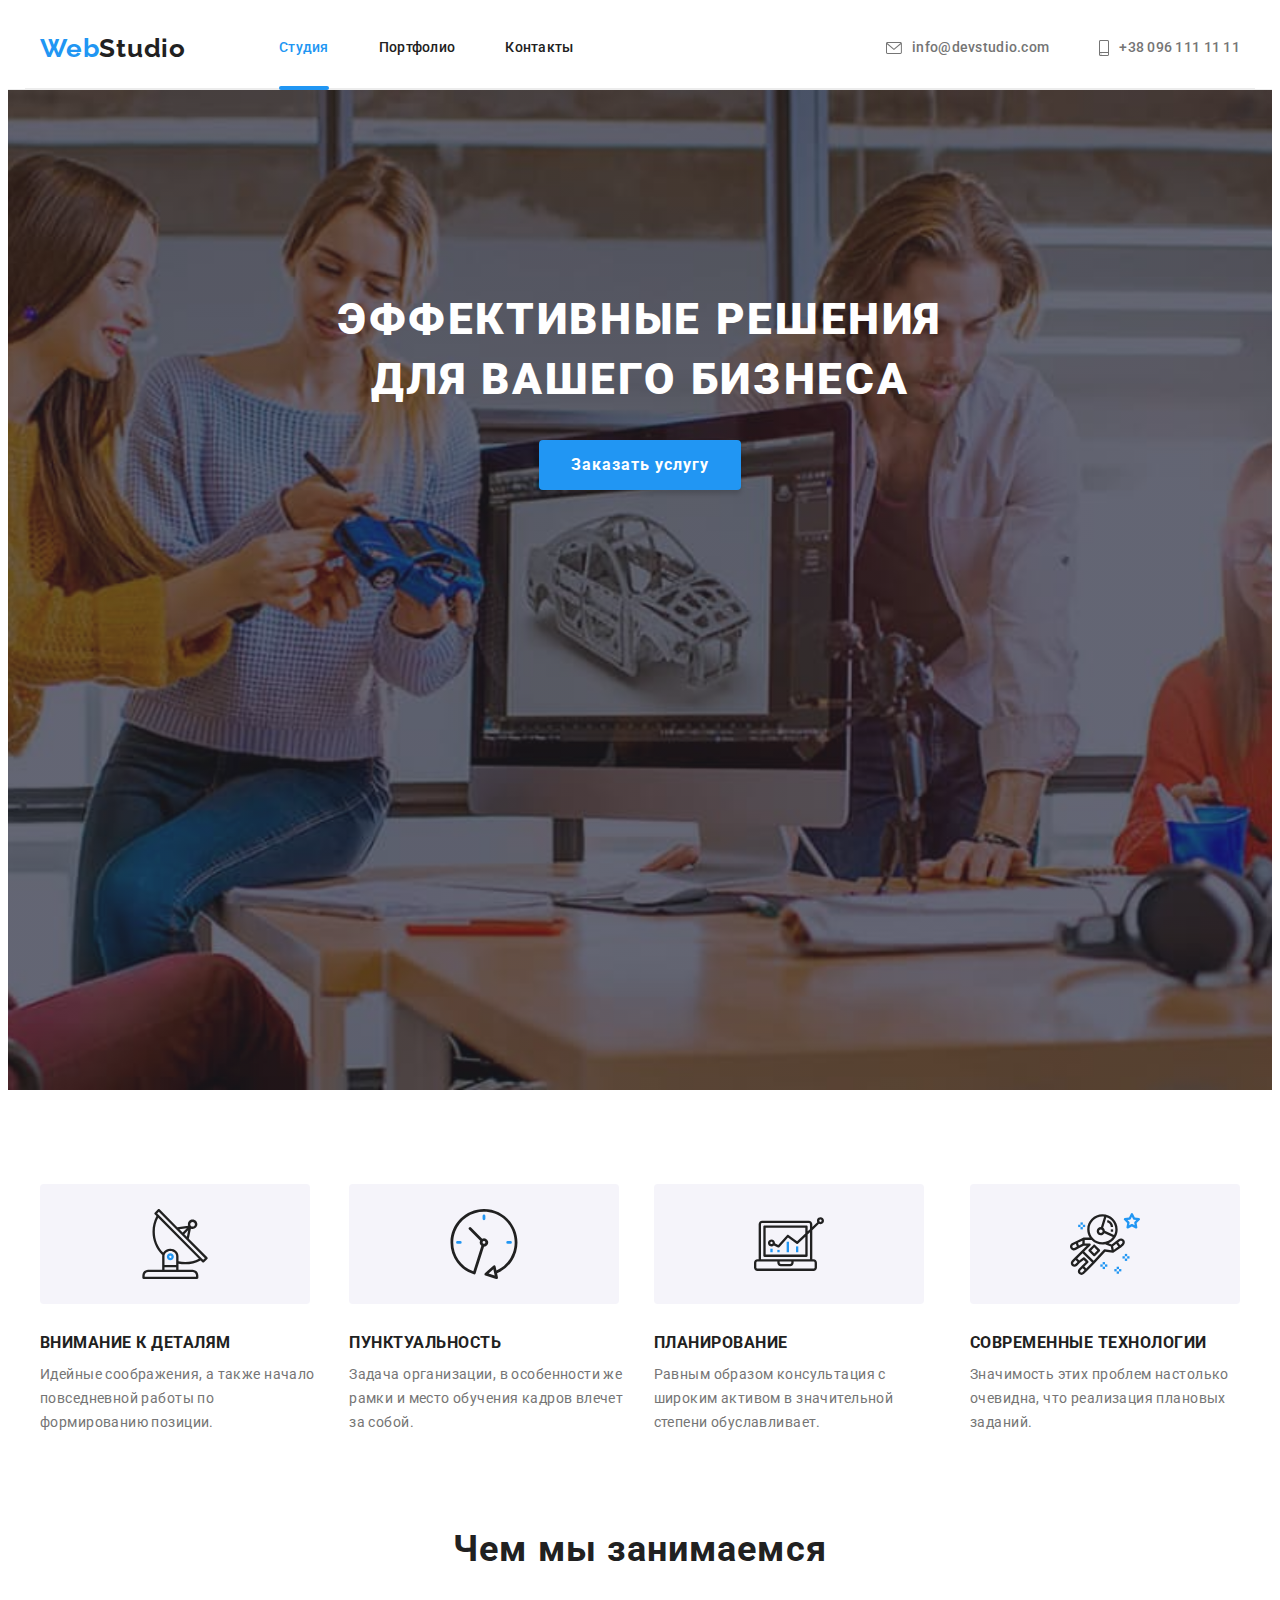
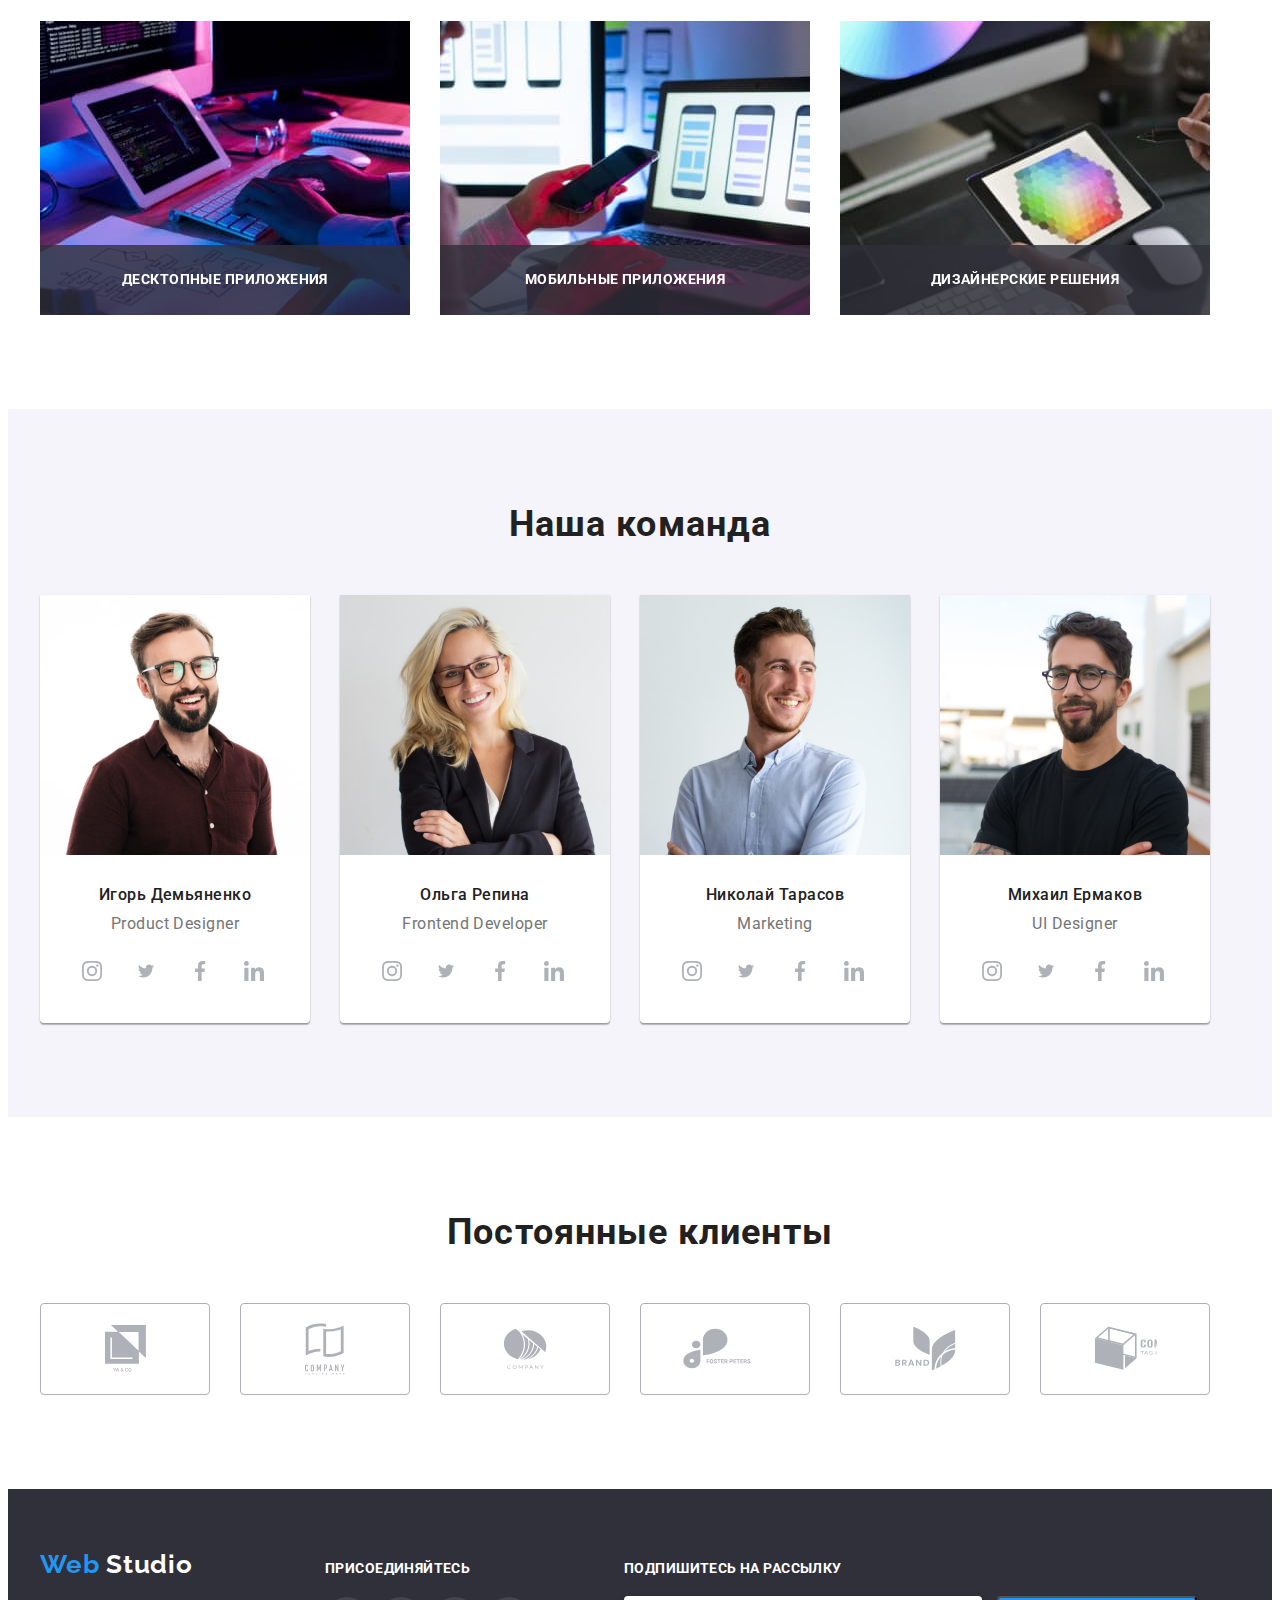
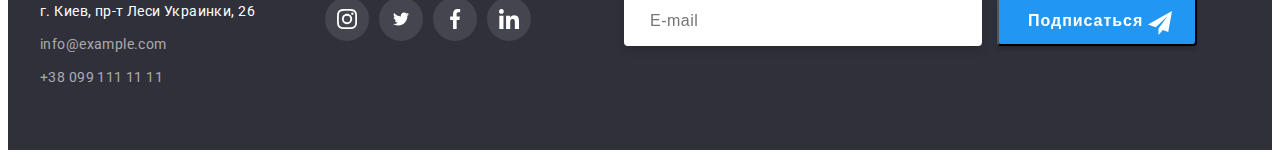
==== index.html @ 44b3c7b8 "добавляет файлі" ====
<!DOCTYPE html>
<html lang="ru">
<head>
    <meta charset="UTF-8">
    <meta http-equiv="X-UA-Compatible" content="IE=edge">
    <meta name="viewport" content="width=device-width, initial-scale=1.0">
    <title>Document</title>
    <link rel="stylesheet" href="https://cdnjs.cloudflare.com/ajax/libs/modern-normalize/1.1.0/modern-normalize.min.css" integrity="sha512-wpPYUAdjBVSE4KJnH1VR1HeZfpl1ub8YT/NKx4PuQ5NmX2tKuGu6U/JRp5y+Y8XG2tV+wKQpNHVUX03MfMFn9Q==" crossorigin="anonymous" referrerpolicy="no-referrer" />
    <link rel="preconnect" href="https://fonts.googleapis.com">
<link rel="preconnect" href="https://fonts.gstatic.com" crossorigin>
<link href="https://fonts.googleapis.com/css2?family=Raleway:wght@700&family=Roboto:wght@400;500;700;900&display=swap" rel="stylesheet">
<link href="./css/styles.css" rel="stylesheet"/>
</head>
<body>
    
    <header class="header">
        <div class="container header">
        <nav>
            <div class="header_nav">
            <a href="" class="logo">Web<span class="logo_style">Studio</span></a>
            <ul class="nav_list">
            <li class="nav_item"><a href="" class="nav_link current">Студия
                <svg class="hand_nav" width="13" height="16">
                    <use href="./image/icon2.svg#icon-hand1" width="13"></use></svg>
            </a></li>
            <li class="nav_item"><a href="./portfolio.html" class="nav_link">Портфолио</a> </li>
            <li class="nav_item"><a href="" class="nav_link">Контакты</a></li>
        </ul>
        </div>
      </nav>
        <ul class="contact_list">
            <li class="contact_item">
                <a href="mailto:info@devstudio.com" class="contact_link">
                    <svg class="hand_tel" width="13" height="16">
                        <use href="./image/icon2.svg#icon-hand1" width="13"></use></svg>
                    <svg width="16" height="12" class="icon_tel">
                        <use href="./image/icons.svg#icon-envelope" width="16" height="12"></use>
                    </svg> info@devstudio.com</a></li>
            <li class="contact_item">
                <a href="tel:+380961111111" class="contact_link">
                    <svg width="10" height="16" class="icon_tel">
                        <use href="./image/icons.svg#icon-smartphone" width="10" height="16"></use>
                    </svg> +38 096 111 11 11</a></li>
        </ul> 
    </div>
       </header>
    <main>
        <section class="section hero">
            <div class="container">
            <h1 class="title">Эффективные решения для вашего бизнеса</h1>
            <button type="button" class="button_title" data-modal-open>Заказать услугу</button>
        </div>
        <div class="backdrop is-hidden" data-modal>
            <div class="modal">
            <form class="form">
                <b class="survey">Оставьте свои данные, мы вам перезвоним</b>
                                
                <div class="form_survey">
                 <label  for="name" class="form_label">Имя
                    
                 </label>
                <input type="text" id="name" class="form_input"/>
                <svg class="hand1" width="13" height="16">
                    <use href="./image/icon2.svg#icon-hand1" width="13"></use>
                </svg>
                <svg  width="13" height="13" class="icon">
                    <use href="./image/icon2.svg#icon-person" width="13"  ></use>
                </svg>
                
            </div>
            <div class="form_survey">
                <label  for="tel" class="form_label">Телефон</label>
                <input type="tel" id="tel" name="tel" class="form_input"/>
                <svg  width="13" height="13" class="icon">
                    <use href="./image/icon2.svg#icon-phone" width="13"  ></use>
                </svg> </div>
                <div class="form_survey"><label for="password" class="form_label">Почта</label>
                <input type="password" id="password" maxlength="5" minlength="10" class="form_input"/>
                <svg  width="15" height="12" class="icon">
                    <use href="./image/icon2.svg#icon-email" width="15"  ></use>
                </svg>
            </div>
                <div class="form_survey"> <label for="comment" class="form_label">Комментарий</label>
                <textarea id="comment" class="comment" placeholder="Введите текст"></textarea></div>
                <label for="agreement" class="check_text">Соглашаюсь с рассылкой и принимаю <a href="" class="form_conditions"> Условия договора</a>
                </label>
                <input type="checkbox" id="agreement" class="check_form" required />
                <svg class="check_icon" width="16" height="15">
                    <use href="./image/icon2.svg#icon-Vector1" width="16" height="15"></use>
                </svg>
               <div> <button type="submit" class="button_form">Отправить
                <svg class="hand_button" width="13" height="16">
                    <use href="./image/icon2.svg#icon-hand1" width="13"></use>
                </svg>
               </button></div>
            
            </form>   
                <button type="button" class="button_close" data-modal-close> 
                    <svg class="close_icon" width="11" height="11">
                        <use href="./image/icon2.svg#icon-close4" width="11"></use>
                    </svg>              
                    <svg class="close_hand" width="13" height="16">
                        <use href="./image/icon2.svg#icon-hand1" width="13"></use>
                    </svg> 
                </button>

            </div>
        </div>
        </section>
        <section class="section peculiarities">
            <div class="container">
            <h2 hidden> Особенности</h2>
            <ul class="peculiarities_list">
                <li class="peculiarities_item" > <h3 class="peculiarities_subtitle antenna">Внимание к деталям</h3>
                    <p class="peculiarities_text">Идейные соображения, а также начало повседневной работы по формированию позиции.</p>
                </li>
                <li class="peculiarities_item"> <h3 class="peculiarities_subtitle clock">Пунктуальность</h3>
                    <p class="peculiarities_text">Задача организации, в особенности же рамки и место обучения кадров влечет за собой.</p>
                </li>
                <li class="peculiarities_item">
                    <h3 class="peculiarities_subtitle diagram">Планирование</h3>
                    <p class="peculiarities_text">Равным образом консультация с широким активом в значительной степени обуславливает.</p>
                </li>
                <li class="peculiarities_item">
                    <h3 class="peculiarities_subtitle astronaut">Современные технологии</h3>
                    <p class="peculiarities_text">Значимость этих проблем настолько очевидна, что реализация плановых заданий.</p>
                </li>
                </ul>
        </div>
        </section>
        <section class="section works">
            <div class="container">
            <h2 class="works_title">Чем мы занимаемся</h2>
            <ul class="works_list">
                <li class="works_item">
                    <img src="./image/box1.jpg" alt="компьютер" width="370" class="work_foto">
                <p class="works_text"> Десктопные приложения</p>
                </li>
                <li class="works_item">
                    <img src="./image/box2.jpg" alt="телефон" width="370" class="work_foto">
                <p class="works_text"> Мобильные приложения</p>
                </li>
                <li class="works_item">
                    <img src="./image/box3.jpg" alt="планшет" width="370" class="work_foto">
                <p class="works_text"> Дизайнерские решения</p>
                </li>
            </ul>
        </div>
        </section>
        <section class="section team">
            <div class="container">
            <h2 class="team_title">Наша команда</h2>
            <ul class="team_list">
                <li class="team_item">
                    <img src="./image/img(3).jpg" alt="фото Игорь Демьяненко" width="270" class="team_foto">
                    <div class="team_conteiner">
                    <h3 class="team_name">Игорь Демьяненко</h3>
                    <p lang="en" class="team_profession">Product Designer</p>
                    <ul class="social_list">
                        <li class="social_item">
                            <a href="" class="social_link">
                            <svg class="social_icon" width="20" height="20">
                                    <use href="./image/icons.svg#icon-instagram2" width="20" ></use>
                                </svg>
                                <svg class="hand_item" width="13" height="16">
                                    <use href="./image/icon2.svg#icon-hand1" width="13"></use>
                                </svg>
                            </a>
                        </li>
                        <li class="social_item">
                            <a href="" class="social_link">
                                <svg class="social_icon" width="20" height="16" >
                                    <use href="./image/icons.svg#icon-twitter1" width="20" ></use>
                                </svg>
                            </a>
                        </li>
                        <li class="social_item">
                            <a href="" class="social_link">
                                <svg class="social_icon" width="20" height="20">
                                    <use href="./image/icons.svg#icon-facebook1" width="20" height="20"></use>
                                </svg>
                            </a>
                        </li>
                        <li class="social_item">
                            <a href="" class="social_link">
                                <svg class="social_icon" width="20" height="20">
                                    <use href="./image/icons.svg#icon-linkedin1" width="20"></use>
                                </svg>
                            </a>
                        </li>
                    </ul>
                </div>
                </li>
                <li class="team_item">
                    <img src="./image/img(2).jpg" alt="фото Ольга Репина" width="270" class="team_foto">
                    <div class="team_conteiner">
                    <h3 class="team_name">Ольга Репина</h3>
                    <p lang="en" class="team_profession">Frontend Developer</p>
                    <ul class="social_list">
                        <li class="social_item">
                            <a href="" class="social_link">
                                <svg class="social_icon" width="20" height="20">
                                    <use href="./image/icons.svg#icon-instagram2" width="20" ></use>
                                </svg>
                            </a>
                        </li>
                        <li class="social_item">
                            <a href="" class="social_link">
                                <svg class="social_icon" width="20" height="16" >
                                    <use href="./image/icons.svg#icon-twitter1" width="20" ></use>
                                </svg>
                            </a>
                        </li>
                        <li class="social_item">
                            <a href="" class="social_link">
                                <svg class="social_icon" width="20" height="20">
                                    <use href="./image/icons.svg#icon-facebook1" width="20" height="20"></use>
                                </svg>
                            </a>
                        </li>
                        <li class="social_item">
                            <a href="" class="social_link">
                                <svg class="social_icon" width="20" height="20">
                                    <use href="./image/icons.svg#icon-linkedin1" width="20"></use>
                                </svg>
                            </a>
                        </li>
                    </ul>
                </div>
                </li>
                <li class="team_item">
                    <img src="./image/img(1).jpg" alt="фото Николай Тарасов" width="270" class="team_foto">
                    <div class="team_conteiner">
                    <h3 class="team_name">Николай Тарасов</h3>
                    <p lang="en" class="team_profession">Marketing</p>
                    <ul class="social_list">
                        <li class="social_item">
                            <a href="" class="social_link">
                                <svg class="social_icon" width="20" height="20">
                                    <use href="./image/icons.svg#icon-instagram2" width="20" ></use>
                                </svg>
                            </a>
                        </li>
                        <li class="social_item">
                            <a href="" class="social_link">
                                <svg class="social_icon" width="20" height="16" >
                                    <use href="./image/icons.svg#icon-twitter1" width="20" ></use>
                                </svg>
                            </a>
                        </li>
                        <li class="social_item">
                            <a href="" class="social_link">
                                <svg class="social_icon" width="20" height="20">
                                    <use href="./image/icons.svg#icon-facebook1" width="20" height="20"></use>
                                </svg>
                            </a>
                        </li>
                        <li class="social_item">
                            <a href="" class="social_link">
                                <svg class="social_icon" width="20" height="20">
                                    <use href="./image/icons.svg#icon-linkedin1" width="20"></use>
                                </svg>
                            </a>
                        </li>
                    </ul>
                </div>
                </li>
                <li class="team_item">
                    <img src="./image/img.jpg" alt="фото Михаил Ермаков" width="270" class="team_foto">
                    <div class="team_conteiner">
                    <h3 class="team_name">Михаил Ермаков</h3>
                    <p lang="en" class="team_profession">UI Designer</p>
                    <ul class="social_list">
                        <li class="social_item">
                            <a href="" class="social_link">
                                <svg class="social_icon" width="20" height="20">
                                    <use href="./image/icons.svg#icon-instagram2" width="20" ></use>
                                </svg>
                            </a>
                        </li>
                        <li class="social_item">
                            <a href="" class="social_link">
                                <svg class="social_icon" width="20" height="16" >
                                    <use href="./image/icons.svg#icon-twitter1" width="20" ></use>
                                </svg>
                            </a>
                        </li>
                        <li class="social_item">
                            <a href="" class="social_link">
                                <svg class="social_icon" width="20" height="20">
                                    <use href="./image/icons.svg#icon-facebook1" width="20" height="20"></use>
                                </svg>
                            </a>
                        </li>
                        <li class="social_item">
                            <a href="" class="social_link">
                                <svg class="social_icon" width="20" height="20">
                                    <use href="./image/icons.svg#icon-linkedin1" width="20"></use>
                                </svg>
                            </a>
                        </li>
                    </ul>
                </div>
                </li>
            </ul>
        </div>
        </section>
        <section class="section">
            <div class="container">
            <h2 class="clients_title">Постоянные клиенты</h2>
            <ul class="clents_list">
                <li class="client_item">
                    <a href="" class="client_link">
                        <svg class="client_icon" width="41" height="47">
                            <use href="./image/icons.svg#icon-group" ></use>
                        </svg>
                    </a>
                </li>
                <li class="client_item">
                    <a href="" class="client_link">
                        <svg class="client_icon" width="40" height="52">
                            <use href="./image/icons.svg#icon-group1" width="40" height="52" ></use>
                        </svg>
                    </a>
                </li>
                <li class="client_item">
                    <a href="" class="client_link">
                        <svg class="client_icon" width="44" height="41">
                            <use href="./image/icons.svg#icon-group2" width="44" height="41">
                            </use>
                        </svg>
                    </a>
                </li>
                <li class="client_item">
                    <a href="" class="client_link">
                        <svg class="hand_client" width="13" height="16">
                            <use href="./image/icon2.svg#icon-hand1" width="13"></use>
                        </svg>
                        <svg width="84" height="41">
                            <use href="./image/icons.svg#icon-group3" width="84" height="41">
                            </use>
                        </svg>
                    </a>
                </li>
                <li class="client_item">
                    <a href="" class="client_link">
                        <svg width="63" height="45">
                            <use href="./image/icons.svg#icon-group4" width="63" height="45">
                            </use>
                        </svg>
                    </a>
                </li>
                <li class="client_item">
                    <a href="" class="client_link">
                        <svg width="63" height="45">
                            <use href="./image/icons.svg#icon-group5" width="94" height="44">
                            </use>
                        </svg>
                    </a>
                </li>

            </ul>
        </div>
        </section>
    </main>
    <footer class="footer">
        <div class="container footer_style">
            <div>
        <a href="" class="logo_footer">Web<span class="logo_footer_style"> Studio</span></a>
        <address class="address">
        <ul class="address_list">
            <li class="address_item">
                <a href="" class="address_link">г. Киев, пр-т Леси Украинки, 26</a>
            </li>
            <li class="address_item">
                <a href="mailto:info@example.com" class="address_link info">info@example.com</a>
         </li>
         <li class="address_item">
           <a href="tel:+380991111111" class="address_link info"> +38 099 111 11 11</a>
         </li>
        </ul>
    </address>
    </div>
    <div class="social">
        <strong class="social_name">присоединяйтесь</strong>
        <ul class="social_list_footer">
            <li class="social_item">
                <a href="" class="social_link_footer">
                    <svg class="social_icon hover_icon" width="20" height="20">
                        <use href="./image/icons.svg#icon-instagram2" width="20"></use>
                    </svg>
                </a>
            </li>
            <li class="social_item">
                <a href="" class="social_link_footer">
                    <svg class="social_icon" width="20" height="16" >
                        <use href="./image/icons.svg#icon-twitter1" width="20"></use>
                    </svg>
                </a>
            </li>
            <li class="social_item">
                <a href="" class="social_link_footer">
                    <svg class="social_icon" width="20" height="20">
                        <use href="./image/icons.svg#icon-facebook1" width="20" height="20"></use>
                    </svg>
                </a>
            </li>
            <li class="social_item">
                <a href="" class="social_link_footer">
                    <svg class="social_icon" width="20" height="20">
                        <use href="./image/icons.svg#icon-linkedin1" width="20"></use>
                    </svg>
                </a>
            </li>
        </ul>
    </div>
    <div class="footer_form">
        <strong class="form_title">Подпишитесь на рассылку</strong> 
        <div class="footer_meaning">
        <input type="email" name="email" class="footer_input" placeholder="E-mail"/>
        <button type="submit" class="footer_button">Подписаться
         <svg class="button_icon_send" width="24" height="24">
             <use href="./image/icon2.svg#icon-icon_send" width="24"></use>
         </svg>
        </button>
        </div>
     </div>
</div>

    </footer>
    <script src="./JS/modal.js"></script>
</body>
</html>
---- css/styles.css ----
:root{
    --first-color: #757575;
    --second-color: #212121;
    --logo-color:#2196F3;
    --social-color: rgba(175, 177, 184, 1);
    --background-buttom:#188CE8;
    --address-color:#FFFFFF;
    --background-first: #E5E5E5;
    --background-second:#F5F4FA;
    --background-head:#FFFFFF;
    --background-footer: #2F303A;}

body{
font-family: 'Roboto', sans-serif;
font-size: 14px;
color: var(--first-color);
background: var(--background-head);
}
.container{
    width: 1200px;
    padding-left: 15px;
    padding-right: 15px;
    margin-right: auto;
    margin-left: auto;
    
    }
.header{
    display: flex;
    align-items: center;
    border-bottom: 1px solid #ECECEC;
    }
.header_nav{
display: flex;
align-items: center;
}
.logo {
color: var(--logo-color);
font-family: Raleway;
font-weight: bold;
font-size: 26px;
line-height: 1.19;
letter-spacing: 0.03em;
text-decoration: none;
margin-right: 93px;
display: inline-block;
padding-top: 24px;
padding-bottom: 24px;
}
.logo_style {
    color: var(--second-color);
}
.nav_list{
list-style-type: none;
margin: 0;
padding-left: 0;
display: flex;
}
.nav_item{
margin-right: 50px;
}
.nav_item:last-child{
margin-right: 0;
}
.nav_link{
display: block;
text-decoration: none;
font-weight: 500;
line-height: 1.14;
letter-spacing: 0.02em;
color: var(--second-color);
list-style-type: none; 
padding-top: 32px; 
padding-bottom: 32px;
position: relative;

transition-property:  color;
transition-duration: 250ms;
transition-timing-function: cubic-bezier(0.4, 0, 0.2, 1);
}
.hand_nav{
position: absolute;
bottom: 18px;
left: 35px;
fill: var(--second-color);
opacity: 0;

transition-property: opacity;
transition-duration: 250ms;
transition-timing-function: cubic-bezier(0.4, 0, 0.2, 1)
}
.nav_link:hover .hand_nav,
.nav_link:focus .hand_nav{
opacity: 1;

}
.current{
    color: var(--logo-color);
    position: relative;
}
.current::after{
content: "";
display: block;
background-color: currentColor;
background-image: url(../image/hover.svg);
width: 100%;
height: 4px;
border-radius: 2px;
padding-bottom: 0;
position: absolute;
left: 0;
bottom: -2px;
}

.nav_link:hover, .nav_link:focus,
.nav_link:active,
.contact_link:hover, .contact_link:focus
 {
    color: var(--logo-color);
 }
 

.icon_tel{
    margin-right: 10px;
    fill: currentColor;
    ;
}

.contact_list {
list-style-type: none;
padding-left: 0;
margin: 0;
display: flex;
margin-left: auto;
align-items: center;
}
.contact_item{
    margin-left: 50px;
    
}
.contact_item:first-child{
    margin-left: 0;
}
.contact_link{
    display: flex;
    font-weight: 500;
    line-height: 1.14;
    letter-spacing: 0.02em;
    color: var(--first-color);
    text-decoration: none;
    align-items: center; 
    padding-top: 32px;
    padding-bottom: 32px;
    position: relative;

transition-property:  color;
transition-duration: 250ms;
transition-timing-function: cubic-bezier(0.4, 0, 0.2, 1)
    }
    .hand_tel{
    position: absolute;
    top: 50px;
    left: 50px;
    opacity: 0;
    fill: var(--second-color);
    }
    .contact_link:hover .hand_tel,
    .contact_link:focus .hand_tel{
        opacity: 1;
    }
  
.section{
margin-top: 0;
margin-bottom: 0;
padding-top: 94px;
padding-bottom: 94px;
}
.hero{
    background: #2F303A;
    text-align: center;
    height: 600px;
    max-width: 1600px;
    display: block;
    background-image: linear-gradient(rgba(47, 48, 58, 0.4) ,rgba(47, 48, 58, 0.4)),
    url(../image/hero.jpg);
    margin-left: auto;
    margin-right: auto;
    padding-top: 200px;
    padding-bottom: 200px;
    background-size: cover;
    background-position: center;

}
.title {
color: var(--address-color);
font-weight: 900;
font-size: 44px;
line-height: 1.36;
letter-spacing: 0.06em;
text-transform: uppercase;
width: 696px;
margin-left: auto;
margin-right: auto;
margin-bottom: 30px;
margin-top: 0;
}
.button_title {
background-color: var(--logo-color);
color: var(--address-color);
font-family: inherit;
font-weight: 700;
font-size: 16px;
line-height: 1.88;
letter-spacing: 0.06em;
border: 0;
padding: 10px 32px;
box-shadow: 0px 4px 4px rgba(0, 0, 0, 0.15);
border-radius: 4px;

transition-property: background-color, color;
transition-duration: 250ms;
transition-timing-function: cubic-bezier(0.4, 0, 0.2, 1);
}
.button_title:hover, .button_title:focus,
.button_title:active{
    background-color: var(--background-buttom);
    color: var(--address-color);
    cursor: pointer;
}
.backdrop {
    position: fixed;
    top: 0;
    left: 0;
    width: 100%;
    height: 100%;
    opacity: 1;
    background-color: rgba(0, 0, 0, 0.2); 
    transition: opacity 250ms cubic-bezier(0.4, 0, 0.2, 1) ;
    }
    .backdrop.is-hidden{
    opacity: 0;
    pointer-events: none;
    }
    .modal{
    height: 581px;
    width: 528px;
    background-color: var(--background-head);
    box-shadow: 0px 1px 3px rgba(0, 0, 0, 0.12), 0px 1px 1px rgba(0, 0, 0, 0.14), 0px 2px 1px rgba(0, 0, 0, 0.2);
    border-radius: 4px;
    position: absolute;
    top: 50%;
    left: 50%;
    transform: translate(-50%, -50%) scale(1);
    align-items: flex-start;
    display: block;
    justify-content: flex-end;
    }
    .backdrop.is-hidden .modal{
        transform: scale(0.5) translate(-50%, -50%)
    }
    .button_close{
    display: flex;
    flex-direction: column;
    align-items: center;
    justify-content: center;
    width: 30px;
    height: 30px;
    position: absolute;
    top: 0;
    right: 0;
    background: var(--address-color);
    border: 1px solid rgba(0, 0, 0, 0.1);
    border-radius: 50%;
    box-sizing: border-box;
    
    }
    .close_icon{
    position: absolute;
    transition-property: fill;
    transition-duration: 250ms;
    transition-timing-function: cubic-bezier(0.4, 0, 0.2, 1)
    }
    .close_icon:hover,
    .close_icon:focus {
    fill: #2196F3;
        }
    .close_hand{
    position: absolute;
    transform: translateY(100%);
    opacity: 0;
    fill: var(--second-color);
    transition-property: opacity;
    transition-duration: 250ms;
    transition-timing-function: cubic-bezier(0.4, 0, 0.2, 1)
}
    .button_close:hover .close_hand,
    .button_close:focus .close_hand{
        opacity: 1;
    }
    .form{
 margin: 40px;

    }
    .survey{
    display: block;
    font-weight: bold;
    font-size: 20px;
    line-height: 1.15;
    text-align: center;
    letter-spacing: 0.03em;
    color: var(--second-color); 
    margin-top: 40px;  
    margin-bottom: 12px;  
    }
    .form_survey{
    display: block;
    text-align: start;
    position: relative;
    margin-bottom: 10px;
    transition-property: fill, border;
    transition-duration: 250ms;
    transition-timing-function: cubic-bezier(0.4, 0, 0.2, 1)
    }
    .form_survey:focus-within>.icon{
        fill: var(--logo-color);
    }
    .form_survey:focus-within>.form_name{
        border: 1px solid var(--logo-color);   
    }
    .hand1{
    position: absolute;
    top: 50px;
    left: 30px;
    opacity: 0;
    fill: var(--second-color);
    }
    .form_survey:focus-within> .hand1
     {
        opacity: 1;
    }
    .icon{
    fill: #212121;
    position: absolute;
    bottom: 0;
    left: 0;
    transform: translate(15px, -14px);
    }
     .comment{
    width: 100%;
    height: 120px;
    padding: 12px 16px;
    border: 1px solid rgba(33, 33, 33, 0.2);
    box-sizing: border-box;
    border-radius: 4px;
    margin-bottom: 20px;
     } 
     .comment:placeholder{
        font-weight: normal;
        font-size: 12px;
        line-height: 1.17;
        letter-spacing: 0.01em;
        color: #757575;  
     }  
    .form_input{
    display: block;
    width: 100%;
    height: 40px;
    padding-left: 35px; 
    border: 1px solid rgba(33, 33, 33, 0.2);
    box-sizing: border-box;
    border-radius: 4px;  
    }
    .form_lable{
    font-weight: normal;
    font-size: 12px;
    line-height: 1.17;
    letter-spacing: 0.01em;
    color: #757575;
    }
   .check_form{
       appearance: none;
          }
    .check_text{
    position: relative; 
    display: block;
    font-size: 14px;
    line-height: 1.71;
    letter-spacing: 0.01em;
    color: #757575;
}
.form_conditions{
    font-size: 14px;
    line-height: 1.71;
    letter-spacing: 0.01em;
    color: var(--logo-color);   
}
   .check_icon{
    display: block;
    width: 16px;
    height: 15px;
    fill:#212121 ;
    position: absolute;
    top: 445px;
    left: 45px;
    border-radius: 2px;
    transition-property: border-color, background-image;
    transition-duration: 250ms;
    transition-timing-function: cubic-bezier(0.4, 0, 0.2, 1)
    
   }
   .check_form:checked + .check_icon{
    content: "";
    display: block;
    background-image: url(../image/icon_check.svg);
    width: 16px;
    height: 15px;
    position: absolute;
    top: 445px;
    left: 45px;
    background-size: contain;
    background-origin: border-box;
    border-color: #2196F3;
    border-radius: 2px;
   }
   .button_form{
    width: 200px;
    height: 50px;
    margin-left: auto;
    margin-right: auto;
    background: #2196F3;
    box-shadow: 0px 4px 4px rgba(0, 0, 0, 0.15);
    border-radius: 4px;
    color: var(--address-color);
    font-weight: bold;
    font-size: 16px;
    line-height: 1.87;
    align-items: center;
    text-align: center;
    letter-spacing: 0.06em;
    position: relative;
    transition-property: background-color;
    transition-duration: 250ms;
    transition-timing-function: cubic-bezier(0.4, 0, 0.2, 1)
   }
   .hand_button{
position: absolute;
top: 45px;
opacity: 0;
fill: var(--second-color);
transition-property: opacity;
transition-duration: 250ms;
transition-timing-function: cubic-bezier(0.4, 0, 0.2, 1)


   }
   .button_form:hover,
   .button_form:focus,
   .button_form:active{
    background-color: #188CE8;
   }
   .button_form:hover .hand_button,
   .button_form:focus .hand_button,
   .button_form:active .hand_button{
       opacity: 1;
   }
    
.peculiarities{
padding-bottom: 47px;
}
.peculiarities_list {
list-style-type: none;
padding-left: 0;
margin-top: 0;
margin-bottom: 0;
display: flex;
}
.peculiarities_item{
    margin-right: 30px;
    justify-content: space-between;
}
.peculiarities_item:last-child{
    margin-right: 0;
}
.peculiarities_subtitle::before{
    content: "";
    display: block;
    width: 270px;
    height: 120px;
    background: var(--background-second);
border-radius: 4px;  
margin-bottom: 30px;
background-repeat: no-repeat;
background-position: center;

}
.antenna::before{
    background-image: url(../image/antenna1.svg);
}
.clock::before{
    background-image: url(../image/clock.svg);
}
.diagram::before{
    background-image: url(../image/diagram1.svg);
}
.astronaut::before{
    background-image: url(../image/astronaut1.svg);
}
.peculiarities_subtitle {
font-weight: 700;
line-height: 1.14;
letter-spacing: 0.03em;
text-transform: uppercase;
color: var(--second-color);
margin-top: 0;
margin-bottom: 10px;
}
.peculiarities_text {
line-height: 1.71;
letter-spacing: 0.03em;
margin-top: 0;
margin-bottom: 0;
}
.works{
padding-top: 47px;
}
.works_title, .team_title, .clients_title {
font-weight: 700;
font-size: 36px;
line-height: 1.17;
letter-spacing: 0.03em;
color: var(--second-color);
text-align: center;
margin-top: 0;
margin-bottom: 50px;
}
.works_list, .team_list, .clents_list{
    list-style-type: none;
    padding-left: 0;
    margin-top: 0;
    margin-bottom: 0;
    display: flex;
 }
 .work_foto{
    display: block;
    max-width: 100%;
    height: auto; 
    
 }
.works_item{
    margin-right: 30px; 
    position: relative;  
}
.works_item:last-child{
    margin-right: 0;
}
.works_text{
display: flex;
width: 100%;
height: 70px;
margin: 0;
background-color: rgba(47, 48, 58, 0.8);
font-size: 14px;
line-height: 1.14;
font-weight: bold;
letter-spacing: 0.03em;
text-transform: uppercase;
color: var(--address-color);
position: absolute;
left: 0;
bottom: 0;
justify-content: center;
align-items: center;
}
.team{
    background-color: var(--background-second);
}
.team_foto{
    display: block;
    max-width: 100%;
    height: auto;
}
.team_conteiner{
padding: 30px;
}
.team_name{
font-weight: 500;
font-size: 16px;
line-height: 1.19;
letter-spacing: 0.03em;
color: var(--second-color);
text-align: center;
margin-bottom: 10px;
margin-top: 0;
}
.team_item{
width: 270px;
background-color: var(--background-head);
margin-right: 30px;
box-shadow: 0px 1px 3px rgba(0, 0, 0, 0.12), 0px 1px 1px rgba(0, 0, 0, 0.14), 0px 2px 1px rgba(0, 0, 0, 0.2);
border-radius: 0px 0px 4px 4px;
}
.team_item:last-child{
    margin-right: 0;
}
.team_profession {
font-size: 16px;
line-height: 1.19;
letter-spacing: 0.03em;
text-align: center;
margin-top: 0;
margin-bottom: 0;
}
.client_item{
    width: 170px;
    height: 92px;
    border: 1px solid #AFB1B8;
    box-sizing: border-box;
    border-radius: 4px;
    margin-right: 30px;

    transition-property: border;
    transition-duration: 250ms;
    transition-timing-function: cubic-bezier(0.4, 0, 0.2, 1);
    }
.client_item:hover,
.client_item:focus{
    border: 1px solid var(--logo-color);
}
.client_link{
    fill: var(--social-color);
    position: relative;
    transition-property: color, border;
    transition-duration: 250ms;
    transition-timing-function: cubic-bezier(0.4, 0, 0.2, 1);
}
.client_link:hover, .client_link:focus{
    fill: var(--logo-color);
    
}
.hand_client{
position: absolute;
bottom: 0;
right: 50px;
fill: var(--second-color);
opacity: 0;
transition-property: opacity;
transition-duration: 250ms;
transition-timing-function: cubic-bezier(0.4, 0, 0.2, 1)
}
.client_link:hover .hand_client,
.client_link:focus .hand_client{
    opacity: 1;
}

.social_list{
list-style-type: none;
display: flex;
padding-left: 0;
align-items: center;
margin-top: 16px;

}
.social_item{
width: 44px;
height: 44px;
margin-right: 10px;
}
.social_item:last-child{
    margin-right: 0;
}
.social_link:hover, .social_link:focus, .social_link:active {

background-color:var(--logo-color);
border-radius: 50%;
fill: var(--address-color);  

}
.social_link{
display: flex;
flex-direction: column;
align-items: center;
justify-content: center;
width: 44px;
height: 44px;
fill: var(--social-color);
position: relative;

transition-property: background-color, color;
transition-duration: 250ms;
transition-timing-function: cubic-bezier(0.4, 0, 0.2, 1);
}

.hand_item{
position: absolute;
bottom: -5px;
right: 0;
fill: var(--second-color);
opacity: 0;
transition-property: opacity;
transition-duration: 250ms;
transition-timing-function: cubic-bezier(0.4, 0, 0.2, 1)
}
.social_link:hover .hand_item,
.social_link:focus .hand_item{
opacity: 1;
}
.client_link{
display: flex;
flex-direction: column;
align-items: center;
justify-content: center;
height: 100%;


}
.footer {
    background-color: var(--background-footer);
    padding-top: 60px;
    padding-bottom: 60px;
   }
   .footer_style{
    display: flex;
    align-items: baseline;
   }
.logo_footer{
font-family: Raleway;
font-weight: bold;
font-size: 26px;
line-height: 1.19;
letter-spacing: 0.03em;
color: var(--logo-color);
text-decoration: none;
background-color: var(--background-footer);
}
.logo_footer_style{
    color: var(--address-color);
}
.address{
    margin-top: 20px;

}
.address_list{
    padding: 0;
    margin-top: 0;
    margin-bottom: 0;
}
.address_item{
list-style-type: none;
margin-bottom: 9px;
}
.address_item:last-child{
    margin-bottom: 0;
}
.address_link{
text-decoration: none;
font-style: normal;
line-height: 1.71;
letter-spacing: 0.03em;
color: var(--address-color);
background-color: var(--background-footer);
transition-property: color;
transition-duration: 250ms;
transition-timing-function: cubic-bezier(0.4, 0, 0.2, 1);

}
.info{
    color: rgba(255, 255, 255, 0.6);
}
.address_link:hover,
.address_link:focus{
    color: var(--logo-color);
}
.social{
    margin-left: 70px;

}
.social_name{
font-size: 14px;
line-height: 1.14;
letter-spacing: 0.03em;
text-transform: uppercase;
color: #FFFFFF;
margin-top: 0;
}
.social_list_footer{
    list-style-type: none;
    display: flex;
    padding-left: 0;
    align-items: center;
    margin-top: 20px;
    margin-bottom: 0;
}
.social_link_footer{
    display: flex;
    flex-direction: column;
    align-items: center;
    justify-content: center;
    width: 44px;
    height: 44px;
    fill:var(--address-color);
    background-color: rgba(255, 255, 255, 0.1);
    border-radius: 50%;
    transition-property: background-color;
    transition-duration: 250ms;
    transition-timing-function: cubic-bezier(0.4, 0, 0.2, 1)
}
.social_link_footer:hover, .social_link_footer:focus, .social_link_footer:active{
    background-color: var(--logo-color);
}
.footer_form{
    margin: 0;
    margin-left: 93px;
}
.form_title{
    font-weight: bold;
    font-size: 14px;
    line-height: 1.14px;
    letter-spacing: 0.03em;
    text-transform: uppercase;
    color: var(--address-color);
}
.footer_meaning{
margin: 0;
margin-top: 20px;
}
.footer_input{
width: 358px;
height: 50px;
border: 1px solid rgba(255, 255, 255, 0.3);
box-sizing: border-box;
filter: drop-shadow(0px 4px 4px rgba(0, 0, 0, 0.15));
border-radius: 4px;
margin-right: 12px;
}
.footer_input::placeholder{
font-size: 16px;
line-height: 1.25;
letter-spacing: 0.03em;
padding-left: 23px;
}
.footer_button{
width: 200px;
height: 50px;
background-color: var(--logo-color);
box-shadow: 0px 4px 4px rgba(0, 0, 0, 0.15);
border-radius: 4px;
font-weight: bold;
font-size: 16px;
line-height: 1.87;
text-align: start;
padding-left: 29px;
letter-spacing: 0.06em;
color: var(--address-color);
position: relative;
}
.button_icon_send{
position: absolute; 
right: 23px;
top: 13px;
}


/*Portfolio*/
.portfolio{
    border-bottom: 1px solid #ECECEC;
}
.filter_list{
list-style-type: none;
display: flex;
justify-content: center;
padding: 0;
margin-top: 0;
margin-bottom: 50px;
}
.filter_item{
    margin-right: 8px;
}
.filter_item:last-child{
    margin-right: 0;
}
.filter_button{
font-weight: 500;
font-size: 16px;
line-height: 1.62;
font-family: inherit;
text-align: center;
padding: 6px 22px;
letter-spacing: 0.03em;
color:var(--second-color);
background-color: var(--background-second);
border: var(--background-second);
border-radius: 4px;
position: relative;

transition-property: background-color, color, box-shadow;
transition-duration: 250ms;
transition-timing-function: cubic-bezier(0.4, 0, 0.2, 1);
}
.filter_button:hover, 
.filter_button:focus{
color: var(--address-color);
background-color: var(--logo-color);
cursor: pointer;
box-shadow: 0px 3px 1px rgba(0, 0, 0, 0.1), 0px 1px 2px rgba(0, 0, 0, 0.08), 0px 2px 2px rgba(0, 0, 0, 0.12);
border-radius: 4px;

}
.hand_all{
position: absolute;
bottom: -15px;
fill: var(--second-color);
opacity: 0;
transition-property: opacity;
transition-duration: 250ms;
transition-timing-function: cubic-bezier(0.4, 0, 0.2, 1);
}
.filter_button:hover .hand_all,
.filter_button:focus .hand_all{
    opacity: 1;
}
.all {
    background-color: var(--logo-color);
    color: var(--address-color);
}
.project_list{
    list-style-type: none;
    display: flex;
    flex-wrap: wrap;
    padding: 0;
    margin-top: 0;
    margin-bottom: 0;
    }
   .project_item{
        margin-right: 30px;
        margin-bottom: 30px;
        transition-property: box-shadow;
        transition-duration: 250ms;
        transition-timing-function: cubic-bezier(0.4, 0, 0.2, 1);      
    }
    .project_item:nth-child(3n)
    {
        margin-right: 0;
    }
    .project_item:nth-last-child(-n+3){
        margin-bottom: 0;
    }
    .project_link{
        display: block;
        text-decoration: none;
        box-sizing: border-box;
        transition-property: box-shadow, opacity;
        transition-duration: 250ms;
        transition-timing-function: cubic-bezier(0.4, 0, 0.2, 1); 
        position: relative;    
    }
    .hand_project{
    position: absolute;
    fill: var(--second-color);
    bottom: 50px;
    right: 120px;
    opacity: 0;
    transition-property: opacity;
    transition-duration: 250ms;
    transition-timing-function: cubic-bezier(0.4, 0, 0.2, 1);
    }
    .project_link:hover .hand_project,
    .project_link:focus .hand_project{
        opacity: 1;
    }
    .project_item:hover, .project_item:focus{
    box-shadow: 0px 1px 1px rgba(0, 0, 0, 0.12), 0px 4px 4px rgba(0, 0, 0, 0.06), 1px 4px 6px rgba(0, 0, 0, 0.16);
    }
    
    .project_image{
        display: block;
        max-width: 100%;
        height: auto;
        overflow: hidden;         
    }
   .project_container {
    box-sizing: border-box;
    padding: 20px;
    border: 1px solid #EEEEEE;
    border-top: 0;
    }
   .project_subtitle{
    font-weight: 700;
    font-size: 18px;
    line-height: 2;
    letter-spacing: 0.05em;
    color: var(--second-color);
    margin-top: 0px;
    margin-bottom: 0;
    }
   .project_text{
    font-size: 16px;
    line-height: 1.87;
    letter-spacing: 0.03em;
    color: var(--first-color);
    margin-top: 4px;
    margin-bottom: 0px;
    }
    .project_position{
        overflow: hidden;
        display: block;
        width: 370px;
        height: 294px;
        position: relative;
        transition-property: opacity, transform;
        transition-duration: 250ms;
        transition-timing-function: cubic-bezier(0.4, 0, 0.2, 1);
    }
    .project_hover{
        display: block;
        width: 322px;
        height: 168px;
        margin-top: 0;
        margin-bottom: 0;
        font-size: 18px;
        line-height: 1.56;
        letter-spacing: 0.03em;
        color: var(--address-color);
        position: absolute;
        top: 50%;
        left: 50%;
        transform: translate(-50%, -50%) translateY(100%);
        opacity: 0;
        transition-property: opacity;       
        transition-duration: 250ms;
        transition-timing-function: cubic-bezier(0.4, 0, 0.2, 1);
        }
    .project_position:hover .project_hover, 
    .project_position:focus .project_hover,
    .project_position:active .project_hover{
        opacity: 1;
        transform: translateY(0) translate(-50%, -50%);
    }
    .project_link:hover .project_hover, 
    .project_link:focus .project_hover,
    .project_link:active .project_hover{
     opacity: 1;
     transform: translateY(0) translate(-50%, -50%);
    }
    .project_position::before{
        content: "";
        display: inline-block;
        width: 100%;
        height: 100%;
        background-color:rgba(33, 150, 243, 0.9) ;
        position: absolute;
        top: 0;
        left: 0;
        opacity: 0;
        transform: translateY(100%);
        transition-property: opacity;
        transition-duration: 250ms;
        transition-timing-function: cubic-bezier(0.4, 0, 0.2, 1);
    }
    .project_position:hover::before, 
    .project_position:focus::before,
    .project_position:active::before{
    opacity: 1;
    transform: translateY(0);
    }

    .project_link:hover ::before, 
    .project_link:focus ::before,
    .project_link:active ::before{
     opacity: 1;
     transform: translateY(0);}
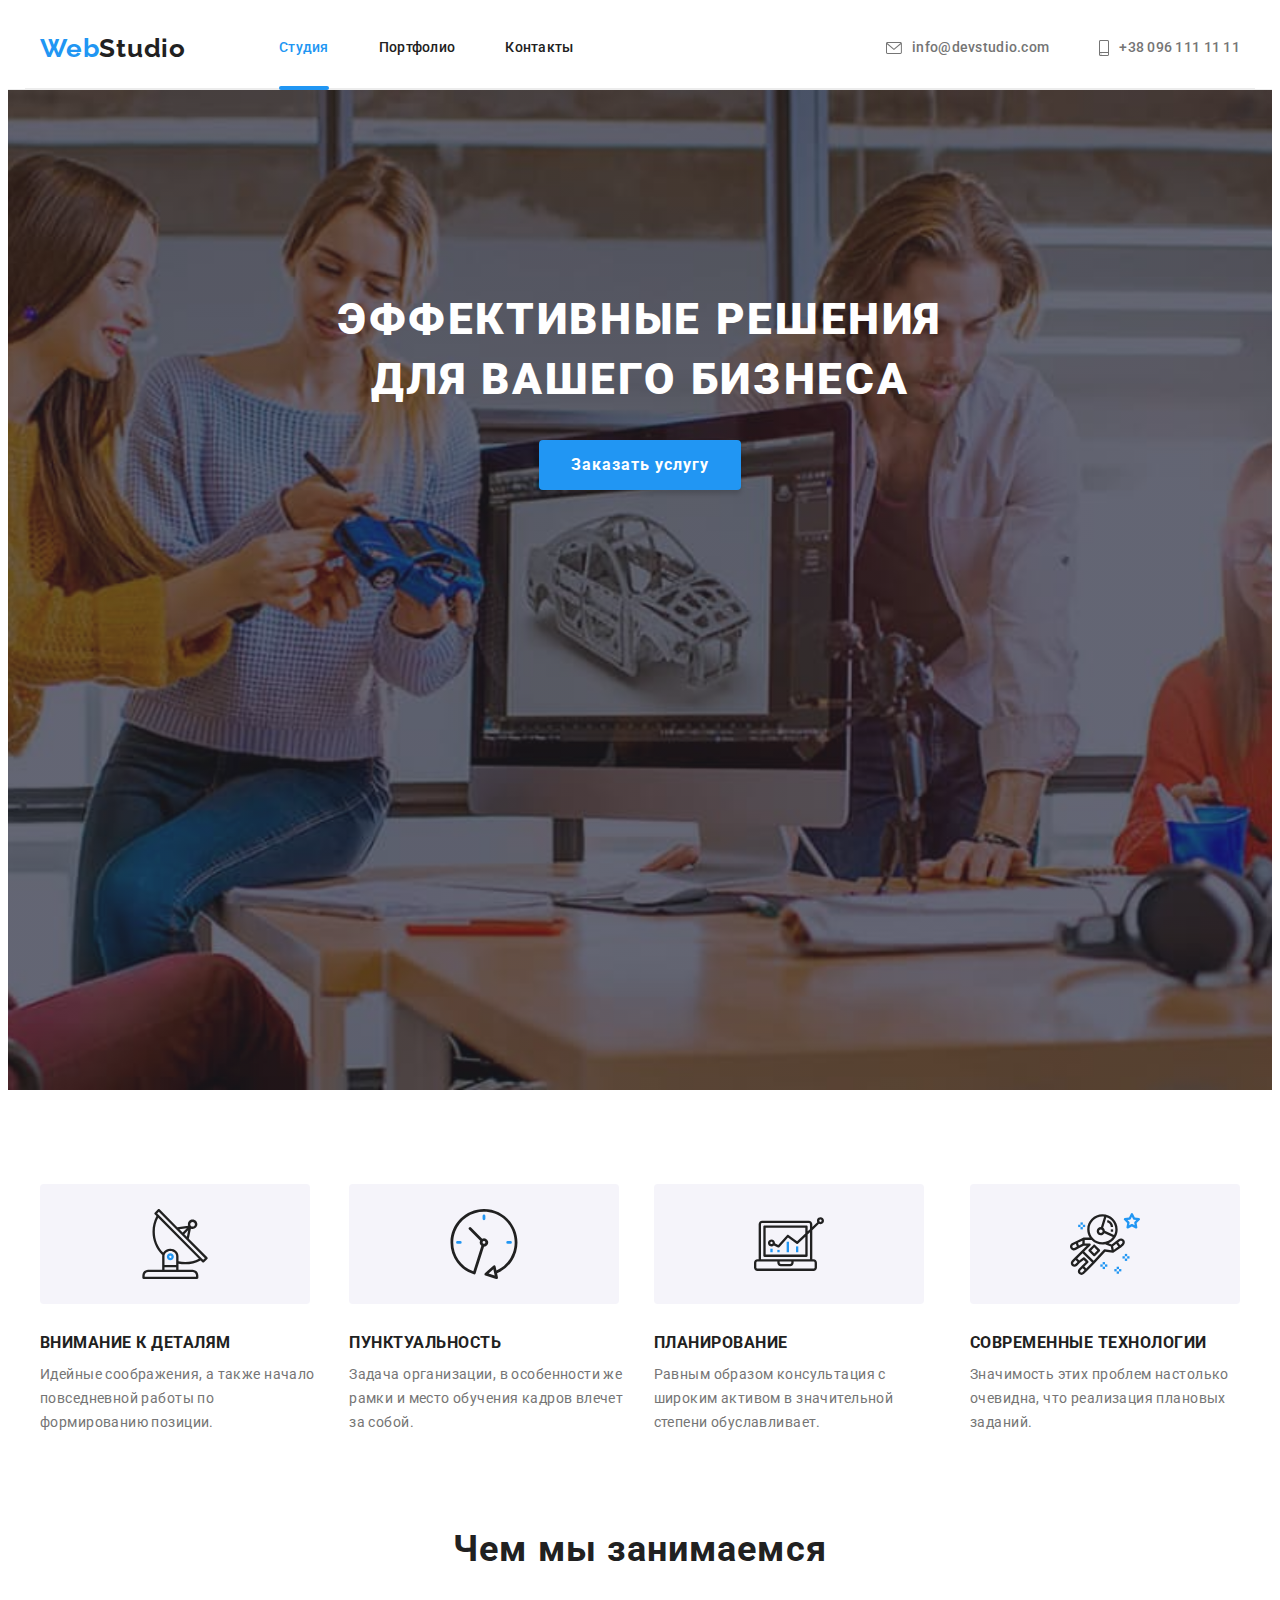
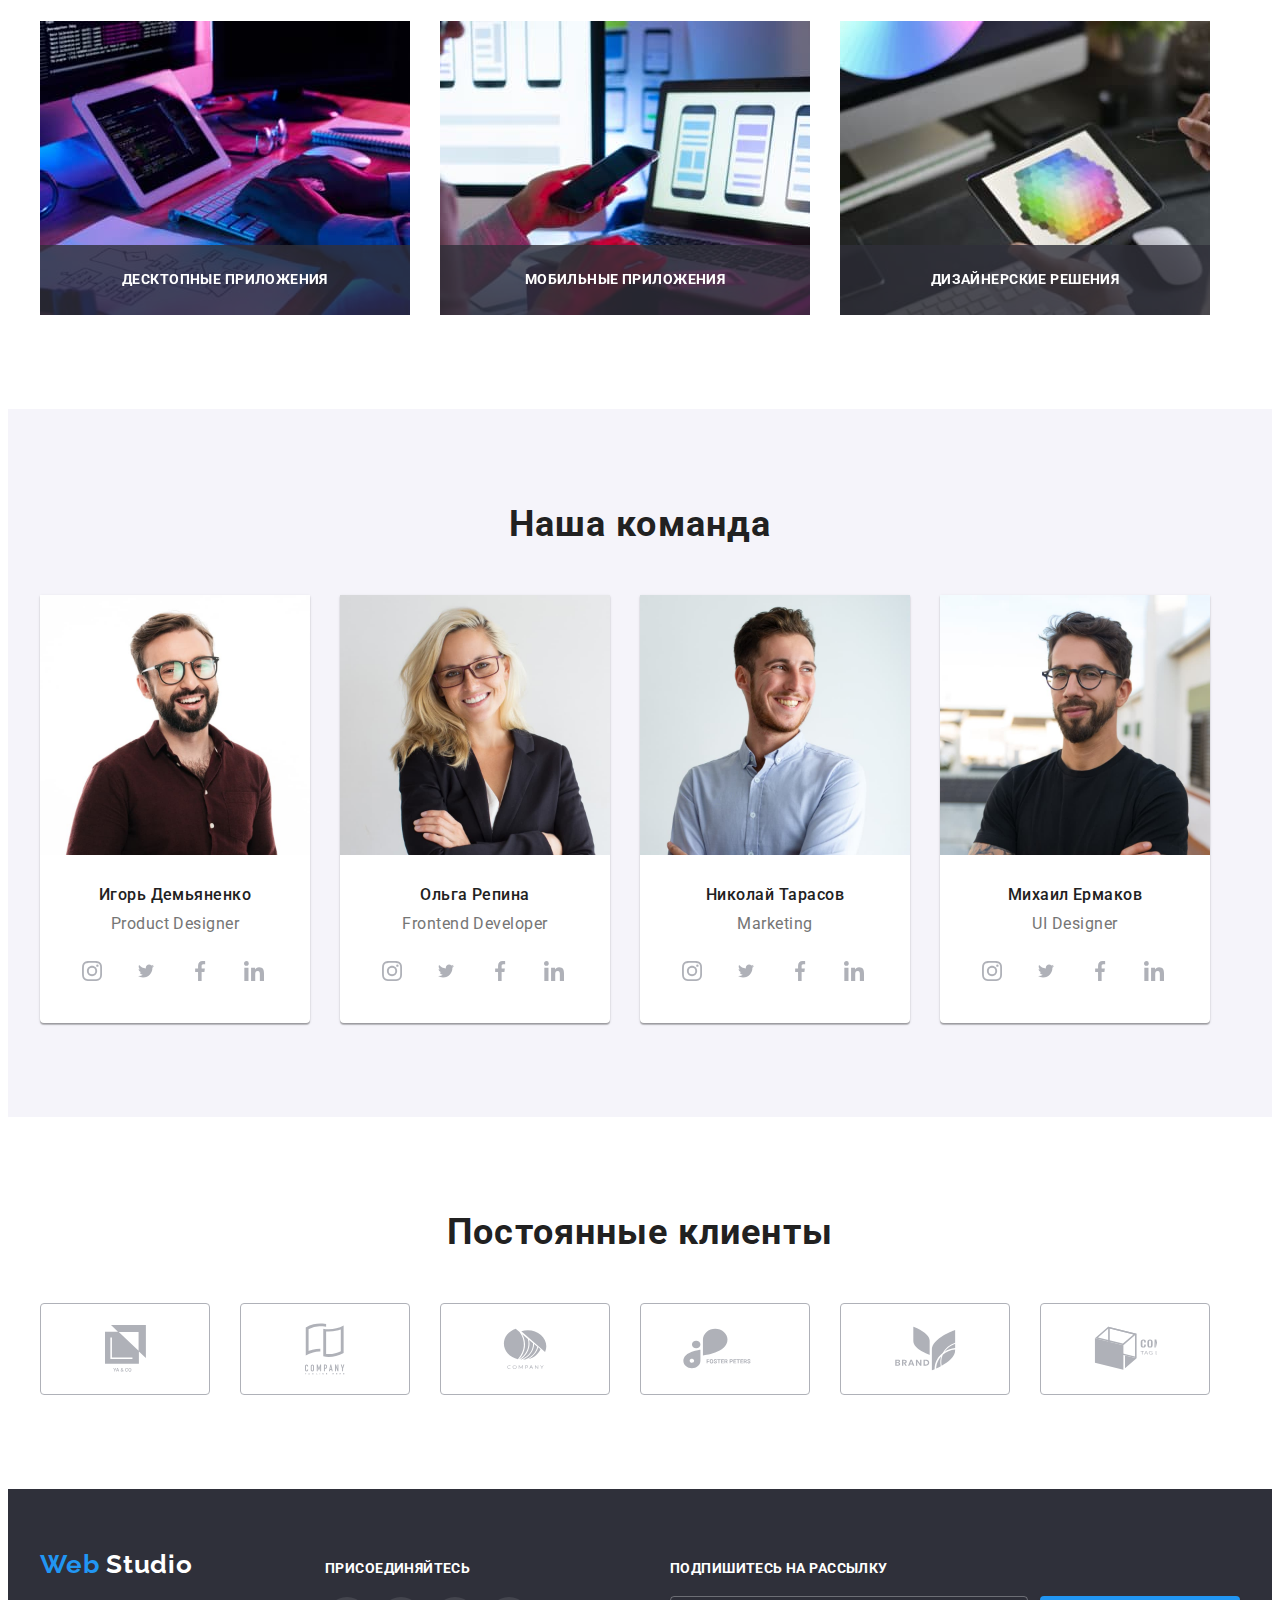
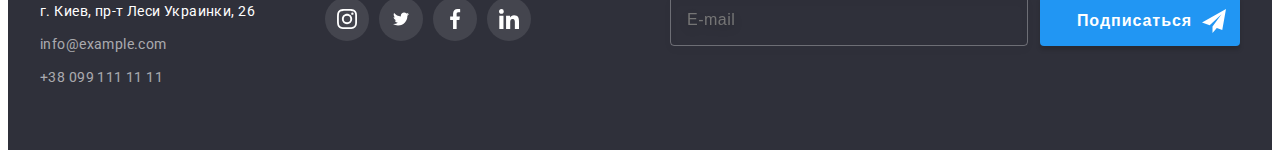
==== commit e1ae987d: "меняет стиль модального окна" ====
--- a/index.html
+++ b/index.html
@@ -19,10 +19,7 @@
             <div class="header_nav">
             <a href="" class="logo">Web<span class="logo_style">Studio</span></a>
             <ul class="nav_list">
-            <li class="nav_item"><a href="" class="nav_link current">Студия
-                <svg class="hand_nav" width="13" height="16">
-                    <use href="./image/icon2.svg#icon-hand1" width="13"></use></svg>
-            </a></li>
+            <li class="nav_item"><a href="" class="nav_link current">Студия </a></li>
             <li class="nav_item"><a href="./portfolio.html" class="nav_link">Портфолио</a> </li>
             <li class="nav_item"><a href="" class="nav_link">Контакты</a></li>
         </ul>
@@ -31,9 +28,7 @@
         <ul class="contact_list">
             <li class="contact_item">
                 <a href="mailto:info@devstudio.com" class="contact_link">
-                    <svg class="hand_tel" width="13" height="16">
-                        <use href="./image/icon2.svg#icon-hand1" width="13"></use></svg>
-                    <svg width="16" height="12" class="icon_tel">
+              <svg width="16" height="12" class="icon_tel">
                         <use href="./image/icons.svg#icon-envelope" width="16" height="12"></use>
                     </svg> info@devstudio.com</a></li>
             <li class="contact_item">
@@ -53,57 +48,47 @@
         <div class="backdrop is-hidden" data-modal>
             <div class="modal">
             <form class="form">
-                <b class="survey">Оставьте свои данные, мы вам перезвоним</b>
+                <strong class="survey">Оставьте свои данные, мы вам перезвоним</strong>
                                 
                 <div class="form_survey">
                  <label  for="name" class="form_label">Имя
                     
                  </label>
                 <input type="text" id="name" class="form_input"/>
-                <svg class="hand1" width="13" height="16">
-                    <use href="./image/icon2.svg#icon-hand1" width="13"></use>
+              <svg  width="18" height="18" class="icon">
+                    <use href="./image/icon2.svg#icon-person2" width="18"  ></use>
                 </svg>
-                <svg  width="13" height="13" class="icon">
-                    <use href="./image/icon2.svg#icon-person" width="13"  ></use>
-                </svg>
-                
-            </div>
+                </div>
             <div class="form_survey">
                 <label  for="tel" class="form_label">Телефон</label>
                 <input type="tel" id="tel" name="tel" class="form_input"/>
-                <svg  width="13" height="13" class="icon">
-                    <use href="./image/icon2.svg#icon-phone" width="13"  ></use>
+                <svg  width="18" height="18" class="icon">
+                    <use href="./image/icon2.svg#icon-phone2" width="18"  ></use>
                 </svg> </div>
                 <div class="form_survey"><label for="password" class="form_label">Почта</label>
                 <input type="password" id="password" maxlength="5" minlength="10" class="form_input"/>
-                <svg  width="15" height="12" class="icon">
-                    <use href="./image/icon2.svg#icon-email" width="15"  ></use>
+                <svg  width="18" height="18" class="icon">
+                    <use href="./image/icon2.svg#icon-email2" width="18"  ></use>
                 </svg>
             </div>
-                <div class="form_survey"> <label for="comment" class="form_label">Комментарий</label>
+                <div class="form_survey form_comment">
+                     <label for="comment" class="form_label">Комментарий</label>
                 <textarea id="comment" class="comment" placeholder="Введите текст"></textarea></div>
+                <div class="check">
+                <input type="checkbox" id="agreement" class="check_form"/>
+                <span class="check_icon"></span>  
                 <label for="agreement" class="check_text">Соглашаюсь с рассылкой и принимаю <a href="" class="form_conditions"> Условия договора</a>
                 </label>
-                <input type="checkbox" id="agreement" class="check_form" required />
-                <svg class="check_icon" width="16" height="15">
-                    <use href="./image/icon2.svg#icon-Vector1" width="16" height="15"></use>
-                </svg>
+                  
+            </div>
                <div> <button type="submit" class="button_form">Отправить
-                <svg class="hand_button" width="13" height="16">
-                    <use href="./image/icon2.svg#icon-hand1" width="13"></use>
-                </svg>
-               </button></div>
+            </button></div>
             
             </form>   
                 <button type="button" class="button_close" data-modal-close> 
                     <svg class="close_icon" width="11" height="11">
                         <use href="./image/icon2.svg#icon-close4" width="11"></use>
-                    </svg>              
-                    <svg class="close_hand" width="13" height="16">
-                        <use href="./image/icon2.svg#icon-hand1" width="13"></use>
-                    </svg> 
-                </button>
-
+                    </svg>  </button>
             </div>
         </div>
         </section>
@@ -161,11 +146,7 @@
                             <a href="" class="social_link">
                             <svg class="social_icon" width="20" height="20">
                                     <use href="./image/icons.svg#icon-instagram2" width="20" ></use>
-                                </svg>
-                                <svg class="hand_item" width="13" height="16">
-                                    <use href="./image/icon2.svg#icon-hand1" width="13"></use>
-                                </svg>
-                            </a>
+                                </svg>                            </a>
                         </li>
                         <li class="social_item">
                             <a href="" class="social_link">
@@ -333,10 +314,7 @@
                 </li>
                 <li class="client_item">
                     <a href="" class="client_link">
-                        <svg class="hand_client" width="13" height="16">
-                            <use href="./image/icon2.svg#icon-hand1" width="13"></use>
-                        </svg>
-                        <svg width="84" height="41">
+                  <svg width="84" height="41">
                             <use href="./image/icons.svg#icon-group3" width="84" height="41">
                             </use>
                         </svg>
@@ -416,18 +394,21 @@
     </div>
     <div class="footer_form">
         <strong class="form_title">Подпишитесь на рассылку</strong> 
-        <div class="footer_meaning">
+        <form class="footer_meaning">
         <input type="email" name="email" class="footer_input" placeholder="E-mail"/>
         <button type="submit" class="footer_button">Подписаться
          <svg class="button_icon_send" width="24" height="24">
              <use href="./image/icon2.svg#icon-icon_send" width="24"></use>
          </svg>
         </button>
-        </div>
+        </form>
      </div>
 </div>
 
     </footer>
     <script src="./JS/modal.js"></script>
 </body>
-</html>+</html>
+
+
+
--- a/css/styles.css
+++ b/css/styles.css
@@ -76,22 +76,6 @@
 transition-property:  color;
 transition-duration: 250ms;
 transition-timing-function: cubic-bezier(0.4, 0, 0.2, 1);
-}
-.hand_nav{
-position: absolute;
-bottom: 18px;
-left: 35px;
-fill: var(--second-color);
-opacity: 0;
-
-transition-property: opacity;
-transition-duration: 250ms;
-transition-timing-function: cubic-bezier(0.4, 0, 0.2, 1)
-}
-.nav_link:hover .hand_nav,
-.nav_link:focus .hand_nav{
-opacity: 1;
-
 }
 .current{
     color: var(--logo-color);
@@ -156,18 +140,7 @@
 transition-duration: 250ms;
 transition-timing-function: cubic-bezier(0.4, 0, 0.2, 1)
     }
-    .hand_tel{
-    position: absolute;
-    top: 50px;
-    left: 50px;
-    opacity: 0;
-    fill: var(--second-color);
-    }
-    .contact_link:hover .hand_tel,
-    .contact_link:focus .hand_tel{
-        opacity: 1;
-    }
-  
+     
 .section{
 margin-top: 0;
 margin-bottom: 0;
@@ -234,7 +207,9 @@
     height: 100%;
     opacity: 1;
     background-color: rgba(0, 0, 0, 0.2); 
-    transition: opacity 250ms cubic-bezier(0.4, 0, 0.2, 1) ;
+    transition-property: opacity;
+    transition-duration: 250ms;
+    transition-timing-function: cubic-bezier(0.4, 0, 0.2, 1);
     }
     .backdrop.is-hidden{
     opacity: 0;
@@ -246,6 +221,7 @@
     background-color: var(--background-head);
     box-shadow: 0px 1px 3px rgba(0, 0, 0, 0.12), 0px 1px 1px rgba(0, 0, 0, 0.14), 0px 2px 1px rgba(0, 0, 0, 0.2);
     border-radius: 4px;
+    padding: 40px;
     position: absolute;
     top: 50%;
     left: 50%;
@@ -253,9 +229,12 @@
     align-items: flex-start;
     display: block;
     justify-content: flex-end;
+    transition-property: translate, scale;
+    transition-duration: 250ms;
+    transition-timing-function: cubic-bezier(0.4, 0, 0.2, 1);
     }
     .backdrop.is-hidden .modal{
-        transform: scale(0.5) translate(-50%, -50%)
+        transform: scale(0.7) translate(-50%, -50%)
     }
     .button_close{
     display: flex;
@@ -265,13 +244,13 @@
     width: 30px;
     height: 30px;
     position: absolute;
-    top: 0;
-    right: 0;
+    top: 8px;
+    right: 8px;
     background: var(--address-color);
     border: 1px solid rgba(0, 0, 0, 0.1);
     border-radius: 50%;
     box-sizing: border-box;
-    
+    cursor: pointer;
     }
     .close_icon{
     position: absolute;
@@ -279,27 +258,11 @@
     transition-duration: 250ms;
     transition-timing-function: cubic-bezier(0.4, 0, 0.2, 1)
     }
-    .close_icon:hover,
-    .close_icon:focus {
+    .button_close:hover .close_icon,
+    .button_close:focus .close_icon {
     fill: #2196F3;
         }
-    .close_hand{
-    position: absolute;
-    transform: translateY(100%);
-    opacity: 0;
-    fill: var(--second-color);
-    transition-property: opacity;
-    transition-duration: 250ms;
-    transition-timing-function: cubic-bezier(0.4, 0, 0.2, 1)
-}
-    .button_close:hover .close_hand,
-    .button_close:focus .close_hand{
-        opacity: 1;
-    }
-    .form{
- margin: 40px;
-
-    }
+ 
     .survey{
     display: block;
     font-weight: bold;
@@ -308,41 +271,37 @@
     text-align: center;
     letter-spacing: 0.03em;
     color: var(--second-color); 
-    margin-top: 40px;  
-    margin-bottom: 12px;  
+    margin-bottom: 12px; 
+    
     }
     .form_survey{
     display: block;
     text-align: start;
     position: relative;
     margin-bottom: 10px;
+    font-size: 12px;
     transition-property: fill, border;
     transition-duration: 250ms;
     transition-timing-function: cubic-bezier(0.4, 0, 0.2, 1)
     }
-    .form_survey:focus-within>.icon{
+    .form_survey:focus-within>.icon,
+    .form_survey:hover>.icon{
         fill: var(--logo-color);
     }
-    .form_survey:focus-within>.form_name{
-        border: 1px solid var(--logo-color);   
-    }
-    .hand1{
-    position: absolute;
-    top: 50px;
-    left: 30px;
-    opacity: 0;
-    fill: var(--second-color);
-    }
-    .form_survey:focus-within> .hand1
-     {
-        opacity: 1;
-    }
+   
+    .form_survey:focus-within>.form_input, 
+    .form_survey:hover>.form_input {
+        border: 1px solid var(--logo-color); } 
+
     .icon{
     fill: #212121;
     position: absolute;
     bottom: 0;
     left: 0;
     transform: translate(15px, -14px);
+    }
+    .form_comment{
+        margin-bottom: 20px;
     }
      .comment{
     width: 100%;
@@ -351,7 +310,7 @@
     border: 1px solid rgba(33, 33, 33, 0.2);
     box-sizing: border-box;
     border-radius: 4px;
-    margin-bottom: 20px;
+    
      } 
      .comment:placeholder{
         font-weight: normal;
@@ -367,7 +326,8 @@
     padding-left: 35px; 
     border: 1px solid rgba(33, 33, 33, 0.2);
     box-sizing: border-box;
-    border-radius: 4px;  
+    border-radius: 4px; 
+    cursor: pointer; 
     }
     .form_lable{
     font-weight: normal;
@@ -376,15 +336,27 @@
     letter-spacing: 0.01em;
     color: #757575;
     }
+    .check{
+    display: flex;
+    text-align: center;
+    align-items: center;
+    justify-content: center;
+    position: relative;
+            }
    .check_form{
+       width: 16px;
+       height: 15px;
+       margin-right: 7px;
        appearance: none;
+       overflow: hidden;
+       clip: rect(0 0 0);
           }
     .check_text{
     position: relative; 
     display: block;
     font-size: 14px;
     line-height: 1.71;
-    letter-spacing: 0.01em;
+    letter-spacing: 0.02em;
     color: #757575;
 }
 .form_conditions{
@@ -393,41 +365,56 @@
     letter-spacing: 0.01em;
     color: var(--logo-color);   
 }
-   .check_icon{
-    display: block;
-    width: 16px;
-    height: 15px;
-    fill:#212121 ;
-    position: absolute;
-    top: 445px;
-    left: 45px;
-    border-radius: 2px;
-    transition-property: border-color, background-image;
-    transition-duration: 250ms;
-    transition-timing-function: cubic-bezier(0.4, 0, 0.2, 1)
-    
-   }
+   .check_icon {
+        display: block;
+        width: 16px;
+        height: 15px;
+        position: absolute;
+        bottom: 2px;
+        left: 7px;
+        transform: translate(-25%, -25%);
+        border: 1px solid #212121;
+        border-radius: 2px;
+        pointer-events: none;
+        transition-property: background-image;
+        transition-duration: 250ms;
+        transition-timing-function: cubic-bezier(0.4, 0, 0.2, 1)}
+
    .check_form:checked + .check_icon{
     content: "";
-    display: block;
     background-image: url(../image/icon_check.svg);
-    width: 16px;
-    height: 15px;
-    position: absolute;
-    top: 445px;
-    left: 45px;
     background-size: contain;
     background-origin: border-box;
     border-color: #2196F3;
     border-radius: 2px;
+    pointer-events: none;
    }
+ 
+   .check_form:focus + .check_icon{
+    content: "";
+    background-image: url(../image/icon_check.svg);
+    background-size: contain;
+    background-origin: border-box;
+    border-color: hsl(207, 90%, 54%);
+    border-radius: 2px;
+   }
+   .check_form:disabled + .check_icon{
+    content: "";
+    background-image: url(../image/icon_check.svg);
+    background-size: contain;
+    background-origin: border-box;
+    border-color: hsl(207, 90%, 54%);
+    border-radius: 2px;}
+
    .button_form{
     width: 200px;
     height: 50px;
     margin-left: auto;
     margin-right: auto;
+    margin-top: 30px;
     background: #2196F3;
     box-shadow: 0px 4px 4px rgba(0, 0, 0, 0.15);
+    border: 0;
     border-radius: 4px;
     color: var(--address-color);
     font-weight: bold;
@@ -437,32 +424,18 @@
     text-align: center;
     letter-spacing: 0.06em;
     position: relative;
+    cursor: pointer;
     transition-property: background-color;
     transition-duration: 250ms;
     transition-timing-function: cubic-bezier(0.4, 0, 0.2, 1)
    }
-   .hand_button{
-position: absolute;
-top: 45px;
-opacity: 0;
-fill: var(--second-color);
-transition-property: opacity;
-transition-duration: 250ms;
-transition-timing-function: cubic-bezier(0.4, 0, 0.2, 1)
-
-
-   }
+  
    .button_form:hover,
    .button_form:focus,
    .button_form:active{
     background-color: #188CE8;
    }
-   .button_form:hover .hand_button,
-   .button_form:focus .hand_button,
-   .button_form:active .hand_button{
-       opacity: 1;
-   }
-    
+      
 .peculiarities{
 padding-bottom: 47px;
 }
@@ -636,20 +609,6 @@
     fill: var(--logo-color);
     
 }
-.hand_client{
-position: absolute;
-bottom: 0;
-right: 50px;
-fill: var(--second-color);
-opacity: 0;
-transition-property: opacity;
-transition-duration: 250ms;
-transition-timing-function: cubic-bezier(0.4, 0, 0.2, 1)
-}
-.client_link:hover .hand_client,
-.client_link:focus .hand_client{
-    opacity: 1;
-}
 
 .social_list{
 list-style-type: none;
@@ -689,20 +648,6 @@
 transition-timing-function: cubic-bezier(0.4, 0, 0.2, 1);
 }
 
-.hand_item{
-position: absolute;
-bottom: -5px;
-right: 0;
-fill: var(--second-color);
-opacity: 0;
-transition-property: opacity;
-transition-duration: 250ms;
-transition-timing-function: cubic-bezier(0.4, 0, 0.2, 1)
-}
-.social_link:hover .hand_item,
-.social_link:focus .hand_item{
-opacity: 1;
-}
 .client_link{
 display: flex;
 flex-direction: column;
@@ -808,7 +753,7 @@
 }
 .footer_form{
     margin: 0;
-    margin-left: 93px;
+    margin-left: auto;
 }
 .form_title{
     font-weight: bold;
@@ -821,41 +766,51 @@
 .footer_meaning{
 margin: 0;
 margin-top: 20px;
+display: flex;
 }
 .footer_input{
 width: 358px;
 height: 50px;
+background-color: transparent;
 border: 1px solid rgba(255, 255, 255, 0.3);
 box-sizing: border-box;
 filter: drop-shadow(0px 4px 4px rgba(0, 0, 0, 0.15));
 border-radius: 4px;
 margin-right: 12px;
+padding-left: 16px;
+padding-top: 15px;
+padding-bottom: 15px;
+color: rgba(255, 255, 255, 0.6); 
+
+
 }
 .footer_input::placeholder{
 font-size: 16px;
 line-height: 1.25;
 letter-spacing: 0.03em;
-padding-left: 23px;
+
 }
 .footer_button{
+display: flex;
 width: 200px;
 height: 50px;
 background-color: var(--logo-color);
 box-shadow: 0px 4px 4px rgba(0, 0, 0, 0.15);
 border-radius: 4px;
+border: 0;
 font-weight: bold;
 font-size: 16px;
 line-height: 1.87;
-text-align: start;
+text-align: center;
+justify-content: center;
+align-items: center;
 padding-left: 29px;
 letter-spacing: 0.06em;
 color: var(--address-color);
-position: relative;
+
 }
 .button_icon_send{
-position: absolute; 
-right: 23px;
-top: 13px;
+margin-left: 10px;
 }
 
 
@@ -902,21 +857,8 @@
 cursor: pointer;
 box-shadow: 0px 3px 1px rgba(0, 0, 0, 0.1), 0px 1px 2px rgba(0, 0, 0, 0.08), 0px 2px 2px rgba(0, 0, 0, 0.12);
 border-radius: 4px;
-
-}
-.hand_all{
-position: absolute;
-bottom: -15px;
-fill: var(--second-color);
-opacity: 0;
-transition-property: opacity;
-transition-duration: 250ms;
-transition-timing-function: cubic-bezier(0.4, 0, 0.2, 1);
-}
-.filter_button:hover .hand_all,
-.filter_button:focus .hand_all{
-    opacity: 1;
-}
+}
+
 .all {
     background-color: var(--logo-color);
     color: var(--address-color);
@@ -951,20 +893,6 @@
         transition-duration: 250ms;
         transition-timing-function: cubic-bezier(0.4, 0, 0.2, 1); 
         position: relative;    
-    }
-    .hand_project{
-    position: absolute;
-    fill: var(--second-color);
-    bottom: 50px;
-    right: 120px;
-    opacity: 0;
-    transition-property: opacity;
-    transition-duration: 250ms;
-    transition-timing-function: cubic-bezier(0.4, 0, 0.2, 1);
-    }
-    .project_link:hover .hand_project,
-    .project_link:focus .hand_project{
-        opacity: 1;
     }
     .project_item:hover, .project_item:focus{
     box-shadow: 0px 1px 1px rgba(0, 0, 0, 0.12), 0px 4px 4px rgba(0, 0, 0, 0.06), 1px 4px 6px rgba(0, 0, 0, 0.16);
@@ -1066,5 +994,6 @@
     .project_link:focus ::before,
     .project_link:active ::before{
      opacity: 1;
-     transform: translateY(0);}
-
+     transform: translateY(0);
+    }
+
